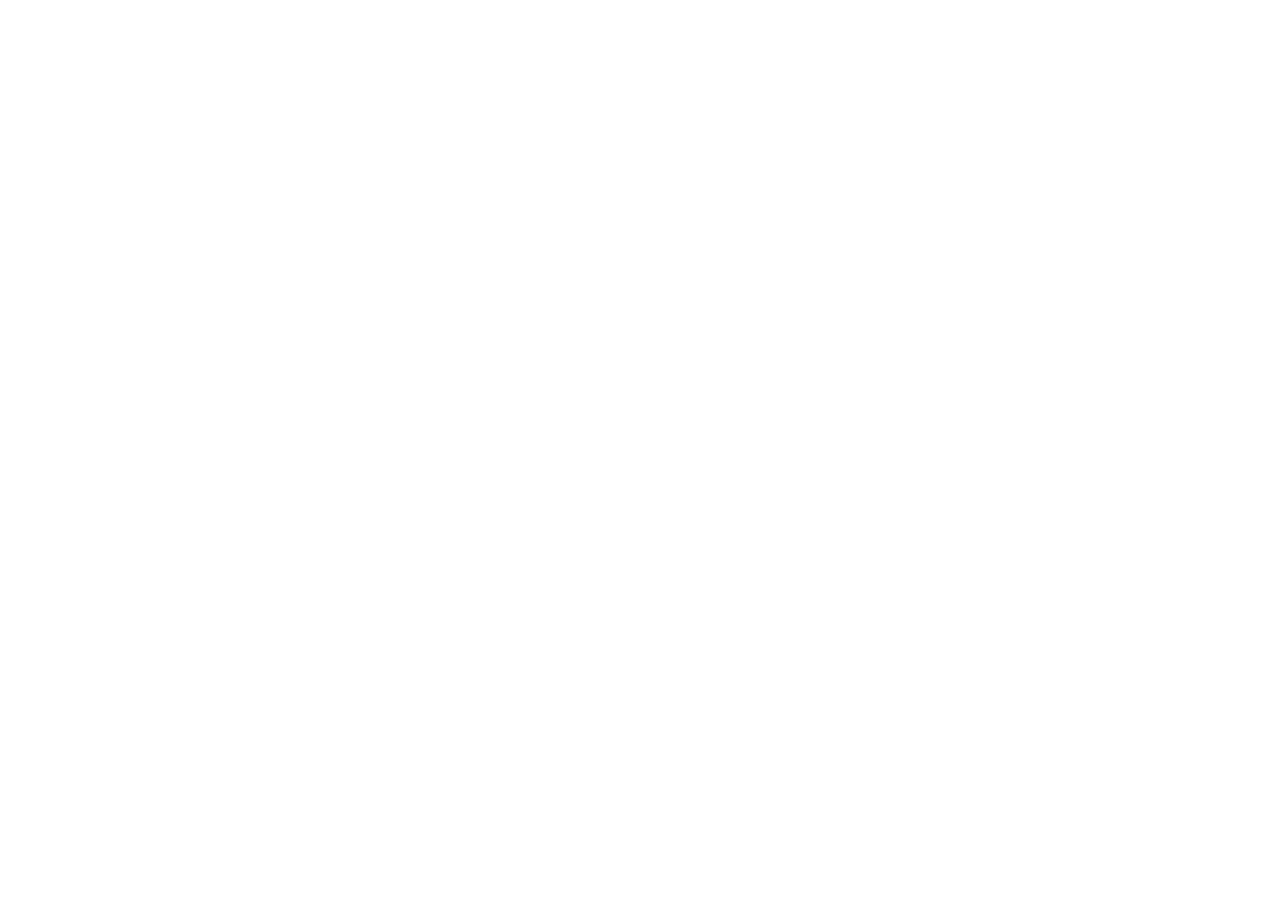
==== n.html @ b3769a05 "add the container" ====
<!DOCTYPE html>
<html lang="en">
<head>
    <meta charset="UTF-8">
    <meta name="viewport" content="width=device-width, initial-scale=1.0">
    <title>Document</title>
    <link rel="stylesheet" href="N.css">
</head>
<body>
    
</body>
</html>
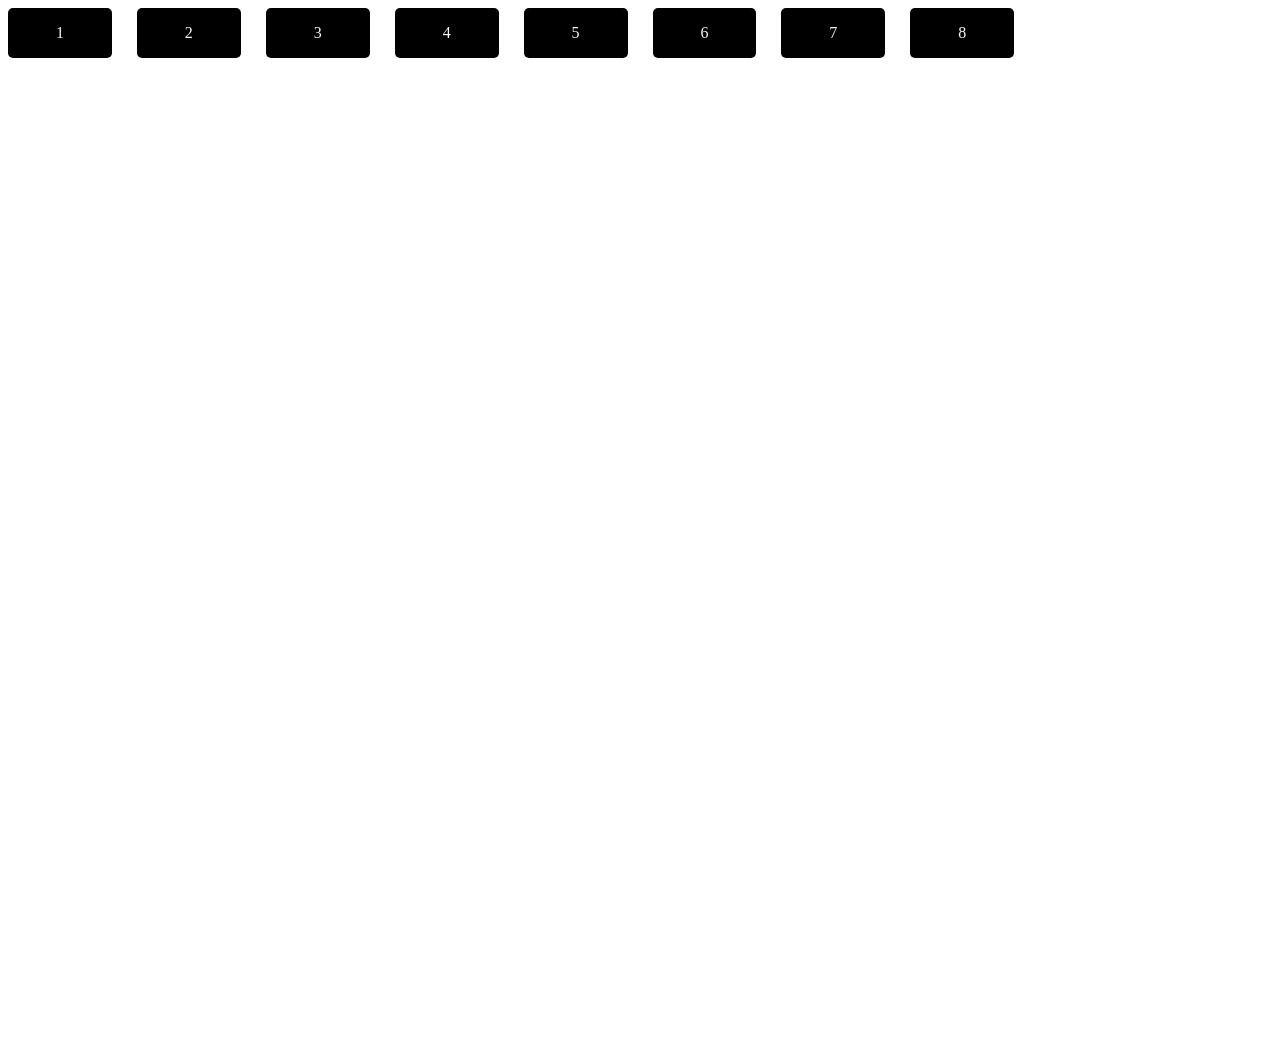
==== commit 9f279854: "select the all div in the container" ====
--- a/n.html
+++ b/n.html
@@ -7,6 +7,15 @@
     <link rel="stylesheet" href="N.css">
 </head>
 <body>
-    
+<div class="container">
+    <div class="g1"><p>1</p></div>
+    <div class="g2"><p>2</p></div>
+    <div class="g3"><p>3</p></div>
+    <div class="g4"><p>4</p></div>
+    <div class="g5"><p>5</p></div>
+    <div class="g6"><p>6</p></div>
+    <div class="g7"><p>7</p></div>
+    <div class="g8"><p>8</p></div>
+  </div>
 </body>
 </html>
--- a/N.css
+++ b/N.css
@@ -0,0 +1,14 @@
+/* container */
+.container{
+    display: grid;
+    grid-template-columns: repeat(10, 1fr);
+    grid-template-rows: repeat(14, 1fr);
+    gap: 25px;
+}
+/* select the all div in the container  */
+.container div{
+    background-color: black;
+    color: aliceblue;
+    text-align: center;
+    border-radius: 5px;
+}
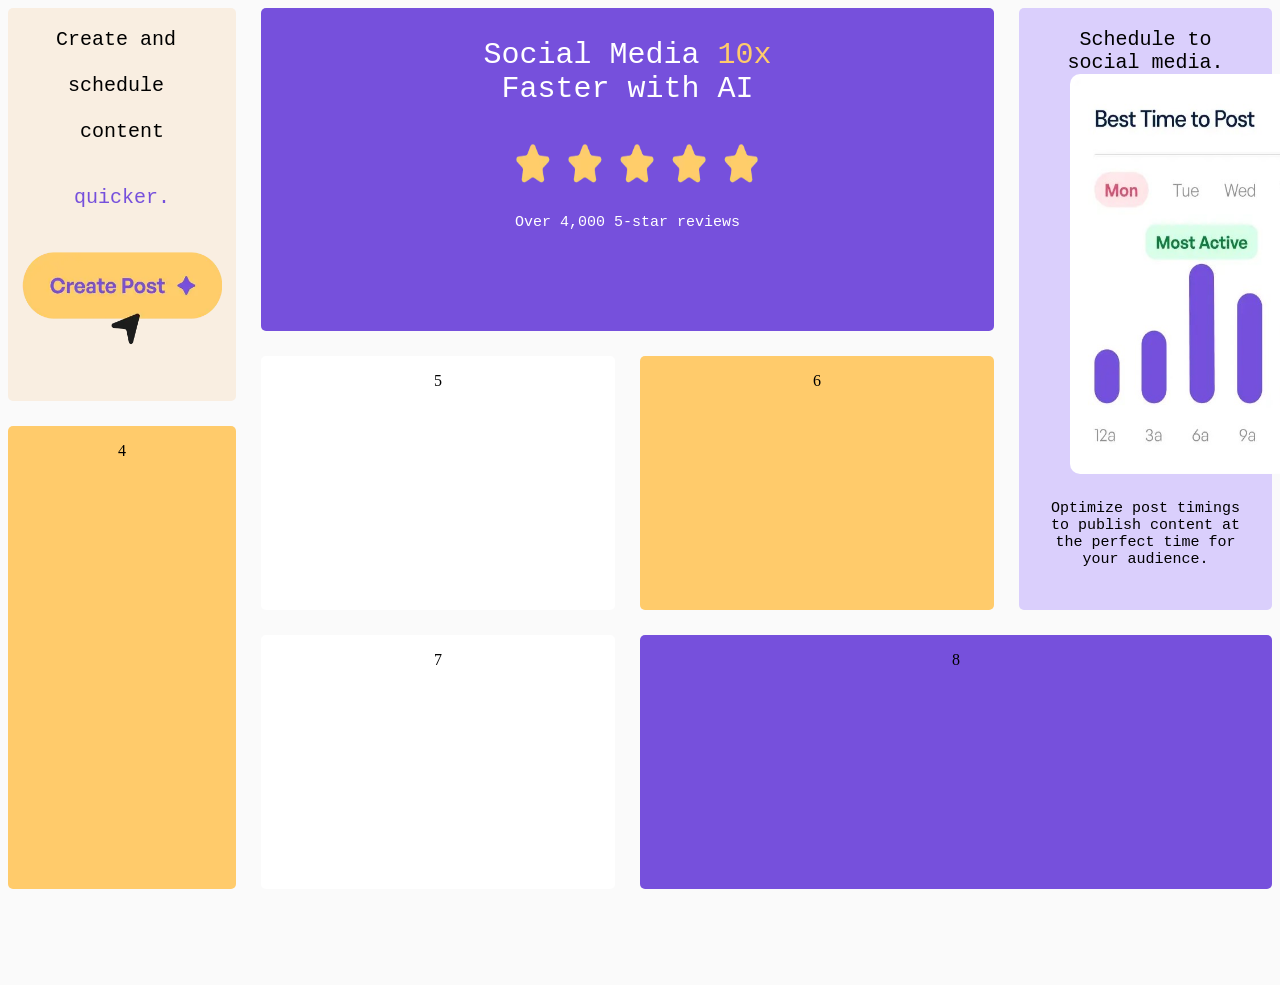
==== commit 0d7cdb22: "add photo and change text color" ====
--- a/n.html
+++ b/n.html
@@ -8,9 +8,35 @@
 </head>
 <body>
 <div class="container">
-    <div class="g1"><p>1</p></div>
-    <div class="g2"><p>2</p></div>
-    <div class="g3"><p>3</p></div>
+    <div class="g1"><pre>
+Create and 
+
+schedule 
+
+content
+    <pre class="t">
+quicker.</pre>
+<img src="bento-grid-main/assets/images/illustration-create-post.webp" class="gg1" alt="">
+  </pre>
+</div>
+    <div class="g2"><pre class="w">Social Media<pre class="y"> 10x</pre>
+ Faster with AI 
+
+ <img src="bento-grid-main/assets/images/illustration-five-stars.webp" class="gg2" alt=""><pre class="w size">
+Over 4,000 5-star reviews
+  </pre>
+</pre>
+</div>
+<div class="g3"><pre>
+Schedule to
+social media.
+<img src="illustration-schedule-posts.jpg" class="gg3" alt=""></pre>
+<pre class="size">
+Optimize post timings
+to publish content at
+the perfect time for
+your audience.</pre>
+</div>
     <div class="g4"><p>4</p></div>
     <div class="g5"><p>5</p></div>
     <div class="g6"><p>6</p></div>
--- a/N.css
+++ b/N.css
@@ -1,3 +1,16 @@
+/* add the color  */
+.root{
+--Purple-100: hsl(254, 88%, 90%);
+--Purple-500: hsl(256, 67%, 59%);
+--Yellow-100: hsl(31, 66%, 93%);
+--Yellow-500: hsl(39, 100%, 71%);
+--White: hsl(0, 0%, 100%);
+--Black: hsl(0, 0%, 7%);
+}
+/* bgc */
+body{
+    background-color: rgba(250, 250, 250, 0.827);
+}
 /* container */
 .container{
     display: grid;
@@ -7,8 +20,80 @@
 }
 /* select the all div in the container  */
 .container div{
-    background-color: black;
-    color: aliceblue;
     text-align: center;
     border-radius: 5px;
 }
+/* boxes  */
+.g1{
+    grid-column:1/3;  
+    grid-row:1/7;
+    background-color:hsl(31, 66%, 93%);
+    font-size: 20px;
+}
+.g2{
+    grid-column:3/9;  
+    grid-row:1/6;
+    background-color:hsl(256, 67%, 59%); 
+    font-size: 30px;
+}
+.g3{
+    grid-column:9/12;  
+    grid-row:1/10;
+    background-color:hsl(254, 88%, 90%);
+    font-size: 20px;
+}
+.g4{
+   grid-column:1/3;
+   grid-row:7/14;
+   background-color:hsl(39, 100%, 71%);
+}
+.g5{
+    grid-column:3/6;
+    grid-row:6/10;
+    background-color:hsl(0, 0%, 100%);
+}
+.g6{
+    grid-column:6/9;
+    grid-row:6/10;
+    background-color:hsl(39, 100%, 71%);
+}
+.g7{
+    grid-column:3/6;
+    grid-row:10/14;
+    background-color:hsl(0, 0%, 100%);
+}
+.g8{
+    grid-column:6/12;
+    grid-row:10/14;
+    background-color:hsl(256, 67%, 59%);
+}
+/* add a img and changes such as width and height */
+.gg1{
+width:200px ;
+height:100px ;
+}
+.gg2{
+    width:250px;
+    height:50px;
+}
+.gg3{
+    height:400px;
+    width:250px;
+    margin-left: 51px;
+    border-top-left-radius: 10px;
+    border-bottom-left-radius:10px;
+}
+/* textcolor and size color */
+.t{
+    color:hsl(256, 67%, 59%);
+}
+.y{
+    color:hsl(39, 100%, 71%) ;
+    display: inline;
+}
+.w{
+   color: hsl(0, 0%, 100%); 
+}
+.size{
+    font-size:15px;
+}
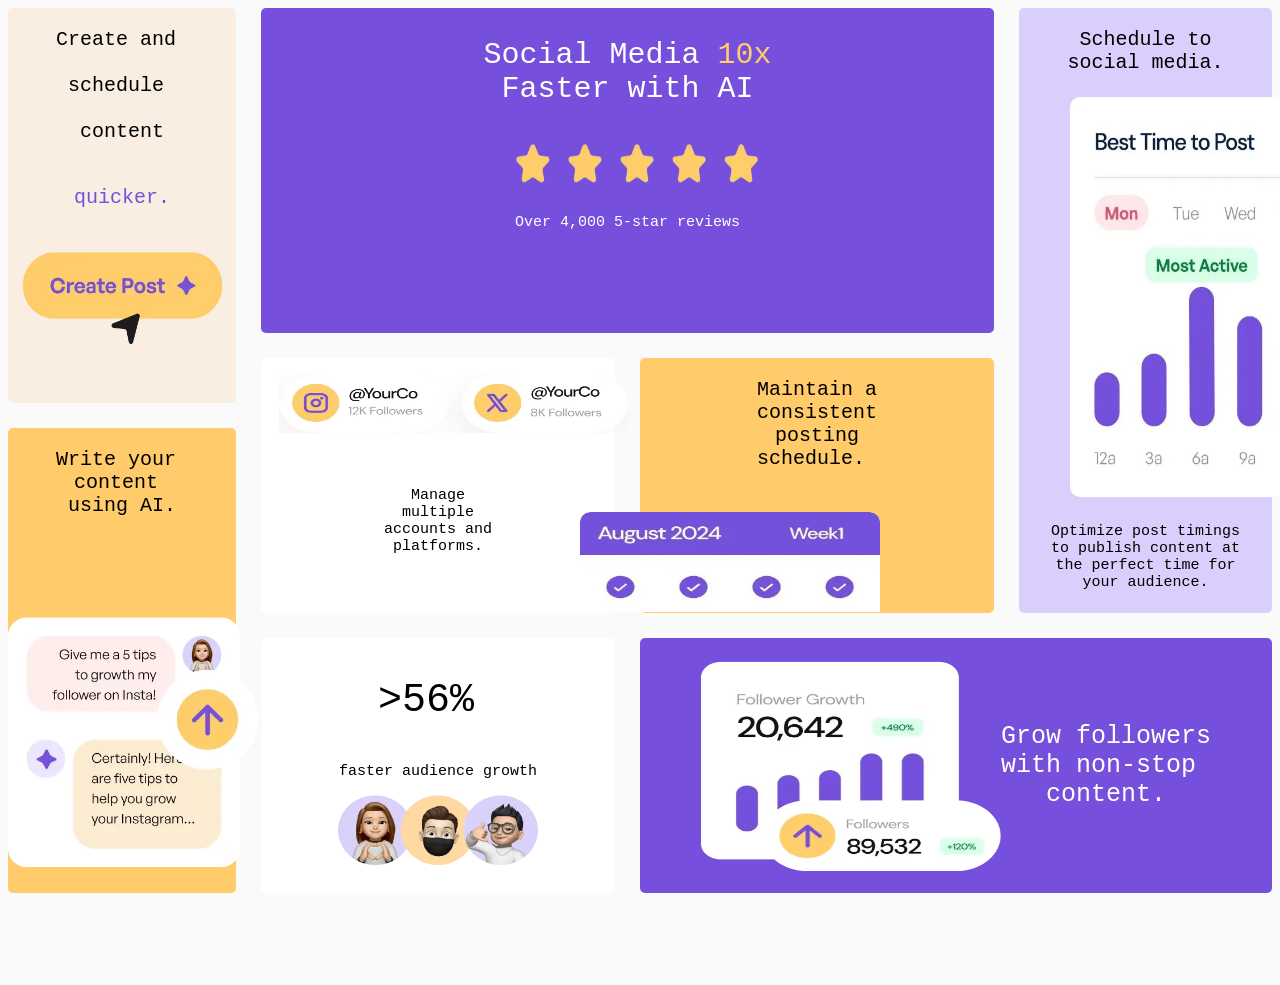
==== commit 6ea5fdff: "Completing the rest of the parts Adding five more photos And making some changes to the font size" ====
--- a/n.html
+++ b/n.html
@@ -8,7 +8,7 @@
 </head>
 <body>
 <div class="container">
-    <div class="g1"><pre>
+<div class="g1"><pre>
 Create and 
 
 schedule 
@@ -30,6 +30,7 @@
 <div class="g3"><pre>
 Schedule to
 social media.
+
 <img src="illustration-schedule-posts.jpg" class="gg3" alt=""></pre>
 <pre class="size">
 Optimize post timings
@@ -37,11 +38,38 @@
 the perfect time for
 your audience.</pre>
 </div>
-    <div class="g4"><p>4</p></div>
-    <div class="g5"><p>5</p></div>
-    <div class="g6"><p>6</p></div>
-    <div class="g7"><p>7</p></div>
-    <div class="g8"><p>8</p></div>
+<div class="g4">
+<pre>
+Write your 
+content 
+using AI.
+<img src="bento-grid-main/assets/images/illustration-ai-content.webp" class="gg4" alt="">
+</pre></div>
+<div class="g5"><pre>
+  <img src="bento-grid-main/assets/images/illustration-multiple-platforms.webp" class="gg5" alt="">
+</pre>
+<pre>
+
+
+Manage
+multiple
+accounts and
+platforms.</pre></div>
+<div class="g6"><pre>
+Maintain a
+consistent
+posting
+schedule. </pre>
+ <pre><img src="illustration-consistent-schedule.jpg" class="gg6" alt=""></pre></div>
+<div class="g7"><pre>>56% </pre>
+<pre class="size">faster audience growth</pre>
+<img src="bento-grid-main/assets/images/illustration-audience-growth.webp" class="gg7" alt=""></div>
+<div class="g8">
+  <img src="bento-grid-main/assets/images/illustration-grow-followers.webp" class="gg8" alt=""><pre class="w">
+Grow followers
+with non-stop 
+content.</pre>
+</div>
   </div>
 </body>
 </html>
--- a/N.css
+++ b/N.css
@@ -1,5 +1,5 @@
 /* add the color  */
-.root{
+:root{
 --Purple-100: hsl(254, 88%, 90%);
 --Purple-500: hsl(256, 67%, 59%);
 --Yellow-100: hsl(31, 66%, 93%);
@@ -27,50 +27,58 @@
 .g1{
     grid-column:1/3;  
     grid-row:1/7;
-    background-color:hsl(31, 66%, 93%);
+    background-color:var(--Yellow-100);
     font-size: 20px;
 }
 .g2{
     grid-column:3/9;  
     grid-row:1/6;
-    background-color:hsl(256, 67%, 59%); 
+    background-color:var(--Purple-500); 
     font-size: 30px;
 }
 .g3{
     grid-column:9/12;  
     grid-row:1/10;
-    background-color:hsl(254, 88%, 90%);
+    background-color:var(--Purple-100);
     font-size: 20px;
 }
 .g4{
    grid-column:1/3;
    grid-row:7/14;
-   background-color:hsl(39, 100%, 71%);
+   background-color:var(--Yellow-500);
+   font-size:20px;
 }
 .g5{
     grid-column:3/6;
     grid-row:6/10;
-    background-color:hsl(0, 0%, 100%);
+    background-color:var(--White);
+    font-size:15px;
 }
 .g6{
     grid-column:6/9;
     grid-row:6/10;
-    background-color:hsl(39, 100%, 71%);
+    background-color:var(--Yellow-500);
+    font-size: 20px;
 }
 .g7{
     grid-column:3/6;
     grid-row:10/14;
-    background-color:hsl(0, 0%, 100%);
+    background-color:var(--White);
+    font-size: 40px;
 }
 .g8{
     grid-column:6/12;
     grid-row:10/14;
-    background-color:hsl(256, 67%, 59%);
+    background-color:var(--Purple-500);
+    font-size:25px;
+    display: flex;
+    justify-content: center;
+    align-items: center;
 }
 /* add a img and changes such as width and height */
 .gg1{
-width:200px ;
-height:100px ;
+    width:200px;
+    height:100px;
 }
 .gg2{
     width:250px;
@@ -83,16 +91,42 @@
     border-top-left-radius: 10px;
     border-bottom-left-radius:10px;
 }
+.gg4{
+    width:250px;
+    height:250px;
+    padding-top:100px;
+}
+.gg5{
+    width:350px;
+    height:60px;
+}
+.gg6{
+    width:300px;
+    height:100px;
+    border-top-left-radius:10px;
+    border-top-right-radius:10px;
+    position: absolute;
+    top:512px;
+    right: 400px;
+}
+.gg7{
+    width:200px;
+    height:70px;
+}
+.gg8{
+    width:300px;
+    height:210px;
+}
 /* textcolor and size color */
 .t{
-    color:hsl(256, 67%, 59%);
+    color:var(--Purple-500);
 }
 .y{
-    color:hsl(39, 100%, 71%) ;
+    color:var(--Yellow-500);
     display: inline;
 }
 .w{
-   color: hsl(0, 0%, 100%); 
+   color: var(--White); 
 }
 .size{
     font-size:15px;
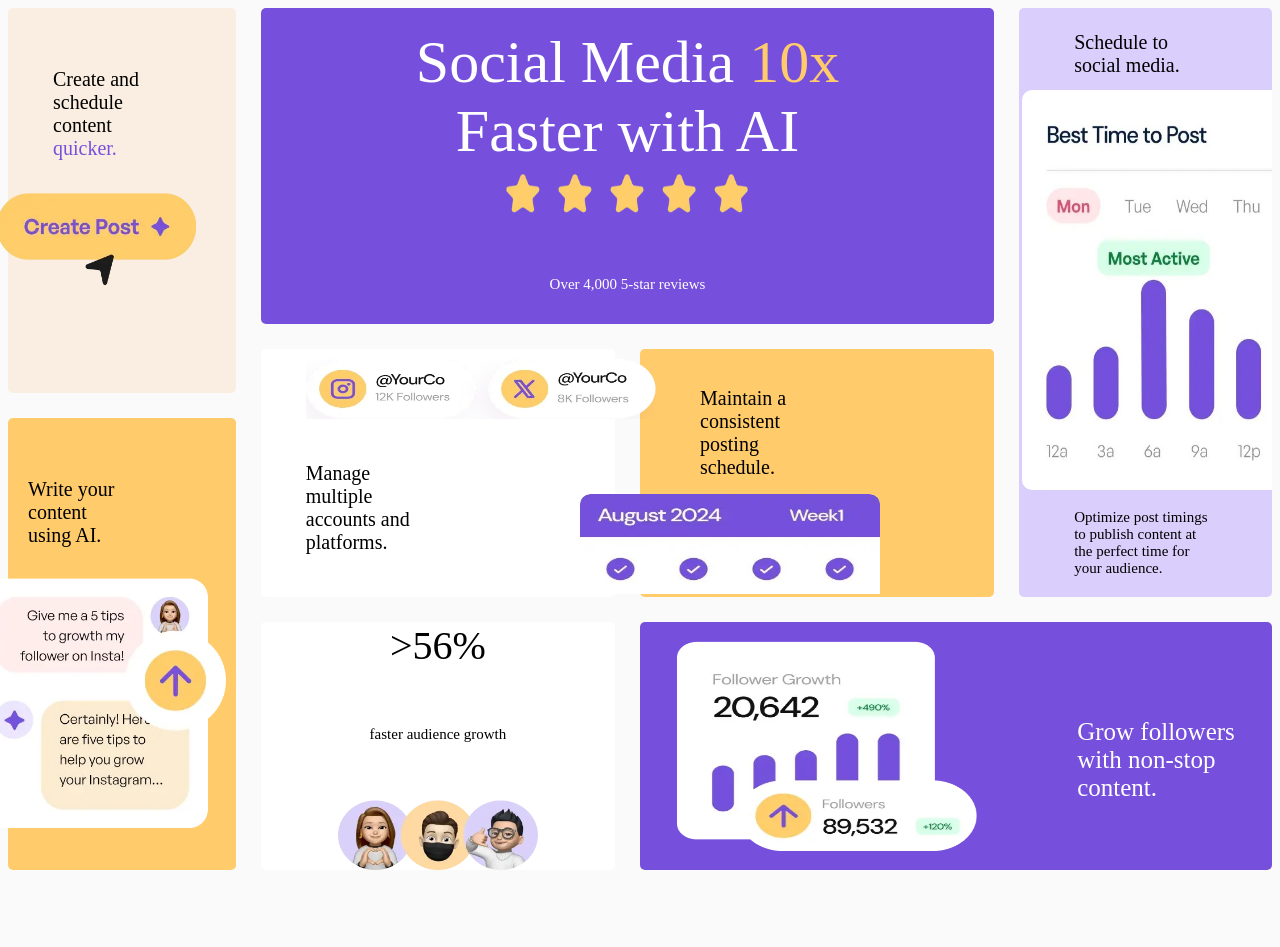
==== commit 37926b9f: "changed and fixed many issues within devs. changed the image moe. changed some elements." ====
--- a/n.html
+++ b/n.html
@@ -1,75 +1,82 @@
 <!DOCTYPE html>
 <html lang="en">
+
 <head>
-    <meta charset="UTF-8">
-    <meta name="viewport" content="width=device-width, initial-scale=1.0">
-    <title>Document</title>
-    <link rel="stylesheet" href="N.css">
+  <meta charset="UTF-8">
+  <meta name="viewport" content="width=device-width, initial-scale=1.0">
+  <title>Document</title>
+  <link rel="stylesheet" href="N.css">
 </head>
 <body>
-<div class="container">
-<div class="g1"><pre>
-Create and 
-
-schedule 
-
-content
-    <pre class="t">
-quicker.</pre>
-<img src="bento-grid-main/assets/images/illustration-create-post.webp" class="gg1" alt="">
-  </pre>
-</div>
-    <div class="g2"><pre class="w">Social Media<pre class="y"> 10x</pre>
- Faster with AI 
-
- <img src="bento-grid-main/assets/images/illustration-five-stars.webp" class="gg2" alt=""><pre class="w size">
-Over 4,000 5-star reviews
-  </pre>
-</pre>
-</div>
-<div class="g3"><pre>
-Schedule to
-social media.
-
-<img src="illustration-schedule-posts.jpg" class="gg3" alt=""></pre>
-<pre class="size">
-Optimize post timings
-to publish content at
-the perfect time for
-your audience.</pre>
-</div>
-<div class="g4">
-<pre>
-Write your 
-content 
-using AI.
-<img src="bento-grid-main/assets/images/illustration-ai-content.webp" class="gg4" alt="">
-</pre></div>
-<div class="g5"><pre>
-  <img src="bento-grid-main/assets/images/illustration-multiple-platforms.webp" class="gg5" alt="">
-</pre>
-<pre>
-
-
-Manage
-multiple
-accounts and
-platforms.</pre></div>
-<div class="g6"><pre>
-Maintain a
-consistent
-posting
-schedule. </pre>
- <pre><img src="illustration-consistent-schedule.jpg" class="gg6" alt=""></pre></div>
-<div class="g7"><pre>>56% </pre>
-<pre class="size">faster audience growth</pre>
-<img src="bento-grid-main/assets/images/illustration-audience-growth.webp" class="gg7" alt=""></div>
-<div class="g8">
-  <img src="bento-grid-main/assets/images/illustration-grow-followers.webp" class="gg8" alt=""><pre class="w">
-Grow followers
-with non-stop 
-content.</pre>
-</div>
+ <!-- دیو اصلی و والد اصلی بقیه دیو ها  -->
+  <div class="container">
+    <!-- دیو اول والد شماره یک سمت چپ -->
+    <div class="g1">
+      Create and <br>
+      schedule <br>
+      content
+      <span class="t">
+        quicker.</span>
+      <img src="bento-grid-main/assets/images/illustration-create-post.webp" class="gg1" alt="">
+    </div>
+    <!-- دیو دوم والد شماره دوم وسط بزرگترین دیو  -->
+    <div class="g2">
+      <span class="w">Social Media<span class="y"> 10x</span> <br>
+        Faster with AI <br>
+        <img src="bento-grid-main/assets/images/illustration-five-stars.webp" class="gg2" alt=""> <br><span
+          class="w size">
+          Over 4,000 5-star reviews
+        </span>
+      </span>
+    </div>
+   <!-- سمت راست بنفش کمرنگ دیو سوم والد شماره سه  -->
+    <div class="g3"><br>
+      Schedule to <br>
+      social media.
+      <img src="illustration-schedule-posts.jpg" class="gg3" alt="">
+      <span class="size"> <br>
+        Optimize post timings <br>
+        to publish content at <br>
+        the perfect time for <br>
+        your audience.</span>
+    </div>
+    <!-- دیو چهارم والد شماره چهار سمت چپ پایین زیر دیو شماره یک  -->
+    <div class="g4">
+      Write your <br>
+      content <br>
+      using AI. <br>
+      <img src="bento-grid-main/assets/images/illustration-ai-content.webp" class="gg4" alt="">
+    </div>
+    <!-- دیو شماره پنج والد شماره پنج وسط زیر دیو شماره دو  رنگ سفید -->
+    <div class="g5">
+      <img src="bento-grid-main/assets/images/illustration-multiple-platforms.webp" class="gg5" alt="">
+      <br>
+      Manage <br>
+      multiple <br>
+      accounts and <br>
+      platforms.
+    </div>
+    <!-- دیو شماره شیش والد شماره شیش رنگ زرد کنار دیو شماره پنج زیر دیو شماره دو  -->
+    <div class="g6">
+      <br>
+      Maintain a <br>
+      consistent <br>
+      posting <br>
+      schedule.
+      <img src="illustration-consistent-schedule.jpg" class="gg6" alt="">
+    </div>
+    <!-- دیو شماره هفت والد شماره هفت زیر دیو شماره پنج  -->
+    <div class="g7"><span>>56% </span> <br>
+      <span class="size">faster audience growth</span> <br>
+      <img src="bento-grid-main/assets/images/illustration-audience-growth.webp" class="gg7" alt="">
+    </div>
+   <!-- دیو شماره هشت اخرین والد زیر دیو شماره سه و دیو شیش -->
+    <div class="g8">
+      <img src="bento-grid-main/assets/images/illustration-grow-followers.webp" class="gg8" alt=""><span class="w"> <br>
+        Grow followers <br>
+        with non-stop <br>
+        content.</span>
+    </div>
   </div>
 </body>
 </html>
--- a/N.css
+++ b/N.css
@@ -1,133 +1,172 @@
 /* add the color  */
-:root{
---Purple-100: hsl(254, 88%, 90%);
---Purple-500: hsl(256, 67%, 59%);
---Yellow-100: hsl(31, 66%, 93%);
---Yellow-500: hsl(39, 100%, 71%);
---White: hsl(0, 0%, 100%);
---Black: hsl(0, 0%, 7%);
+:root {
+    --Purple-100: hsl(254, 88%, 90%);
+    --Purple-500: hsl(256, 67%, 59%);
+    --Yellow-100: hsl(31, 66%, 93%);
+    --Yellow-500: hsl(39, 100%, 71%);
+    --White: hsl(0, 0%, 100%);
+    --Black: hsl(0, 0%, 7%);
 }
 /* bgc */
-body{
+body {
     background-color: rgba(250, 250, 250, 0.827);
 }
 /* container */
-.container{
+.container {
     display: grid;
     grid-template-columns: repeat(10, 1fr);
     grid-template-rows: repeat(14, 1fr);
     gap: 25px;
 }
 /* select the all div in the container  */
-.container div{
-    text-align: center;
+.container div {
     border-radius: 5px;
 }
 /* boxes  */
-.g1{
-    grid-column:1/3;  
-    grid-row:1/7;
-    background-color:var(--Yellow-100);
+.g1 {
+    grid-column: 1/3;
+    grid-row: 1/7;
+    background-color: var(--Yellow-100);
     font-size: 20px;
+    position: relative;
+    padding-top: 60px;
+    padding-left: 45px;
+    text-align: left;
 }
-.g2{
-    grid-column:3/9;  
-    grid-row:1/6;
-    background-color:var(--Purple-500); 
-    font-size: 30px;
-}
-.g3{
-    grid-column:9/12;  
-    grid-row:1/10;
-    background-color:var(--Purple-100);
-    font-size: 20px;
-}
-.g4{
-   grid-column:1/3;
-   grid-row:7/14;
-   background-color:var(--Yellow-500);
-   font-size:20px;
-}
-.g5{
-    grid-column:3/6;
-    grid-row:6/10;
-    background-color:var(--White);
-    font-size:15px;
-}
-.g6{
-    grid-column:6/9;
-    grid-row:6/10;
-    background-color:var(--Yellow-500);
-    font-size: 20px;
-}
-.g7{
-    grid-column:3/6;
-    grid-row:10/14;
-    background-color:var(--White);
-    font-size: 40px;
-}
-.g8{
-    grid-column:6/12;
-    grid-row:10/14;
-    background-color:var(--Purple-500);
-    font-size:25px;
+.g2 {
+    grid-column: 3/9;
+    grid-row: 1/6;
+    background-color: var(--Purple-500);
+    font-size: 60px;
+    position: relative;
     display: flex;
     justify-content: center;
     align-items: center;
+    text-align: center;
+}
+.g3 {
+    grid-column: 9/12;
+    grid-row: 1/10;
+    background-color: var(--Purple-100);
+    font-size: 20px;
+    text-align: left;
+    padding-left: 55px;
+    display: flex;
+    flex-direction: column;
+    gap: 415px;
+}
+.g4 {
+    grid-column: 1/3;
+    grid-row: 7/14;
+    background-color: var(--Yellow-500);
+    font-size: 20px;
+    padding-top: 60px;
+    padding-left: 20px;
+    text-align: left;
+    position: relative;
+}
+.g5 {
+    grid-column: 3/6;
+    grid-row: 6/10;
+    background-color: var(--White);
+    font-size: 20px;
+    position: relative;
+    padding-top: 90px;
+    padding-left: 45px;
+}
+.g6 {
+    grid-column: 6/9;
+    grid-row: 6/10;
+    background-color: var(--Yellow-500);
+    font-size: 20px;
+    padding-top: 15px;
+    padding-left: 60px;
+}
+.g7 {
+    grid-column: 3/6;
+    grid-row: 10/14;
+    background-color: var(--White);
+    font-size: 40px;
+    display: flex;
+    justify-content: space-between;
+    align-items: center;
+    flex-direction: column;
+    gap: 5px;
+
+}
+.g8 {
+    grid-column: 6/12;
+    grid-row: 10/14;
+    background-color: var(--Purple-500);
+    font-size: 25px;
+    display: flex;
+    justify-content: center;
+    align-items: center;
+    gap: 100px;
 }
 /* add a img and changes such as width and height */
-.gg1{
-    width:200px;
-    height:100px;
+.gg1 {
+    width: 200px;
+    height: 100px;
+    position: absolute;
+    right: 40px;
+    bottom: 100px;
 }
-.gg2{
-    width:250px;
-    height:50px;
+.gg2 {
+    width: 250px;
+    height: 50px;
 }
-.gg3{
-    height:400px;
-    width:250px;
-    margin-left: 51px;
+.gg3 {
+    height: 400px;
+    width: 250px;
     border-top-left-radius: 10px;
-    border-bottom-left-radius:10px;
+    border-bottom-left-radius: 10px;
+    position: absolute;
+    right: 8px;
+    top: 90px;
 }
-.gg4{
-    width:250px;
-    height:250px;
-    padding-top:100px;
+.gg4 {
+    position: absolute;
+    width: 250px;
+    height: 250px;
+    top: 160px;
+    right: 10px;
 }
-.gg5{
-    width:350px;
-    height:60px;
+.gg5 {
+    width: 350px;
+    height: 60px;
+    position: absolute;
+    top: 10px;
 }
-.gg6{
-    width:300px;
-    height:100px;
-    border-top-left-radius:10px;
-    border-top-right-radius:10px;
+.gg6 {
+    width: 300px;
+    height: 100px;
+    border-top-left-radius: 10px;
+    border-top-right-radius: 10px;
     position: absolute;
-    top:512px;
+    top: 494px;
     right: 400px;
 }
-.gg7{
-    width:200px;
-    height:70px;
+.gg7 {
+    width: 200px;
+    height: 70px;
 }
-.gg8{
-    width:300px;
-    height:210px;
+.gg8 {
+    width: 300px;
+    height: 210px;
 }
 /* textcolor and size color */
-.t{
-    color:var(--Purple-500);
+.t {
+    color: var(--Purple-500);
+    display: block;
 }
-.y{
-    color:var(--Yellow-500);
+.y {
+    color: var(--Yellow-500);
     display: inline;
 }
-.w{
-   color: var(--White); 
+.w {
+    color: var(--White);
 }
-.size{
-    font-size:15px;
-}
+.size {
+    font-size: 15px;
+}
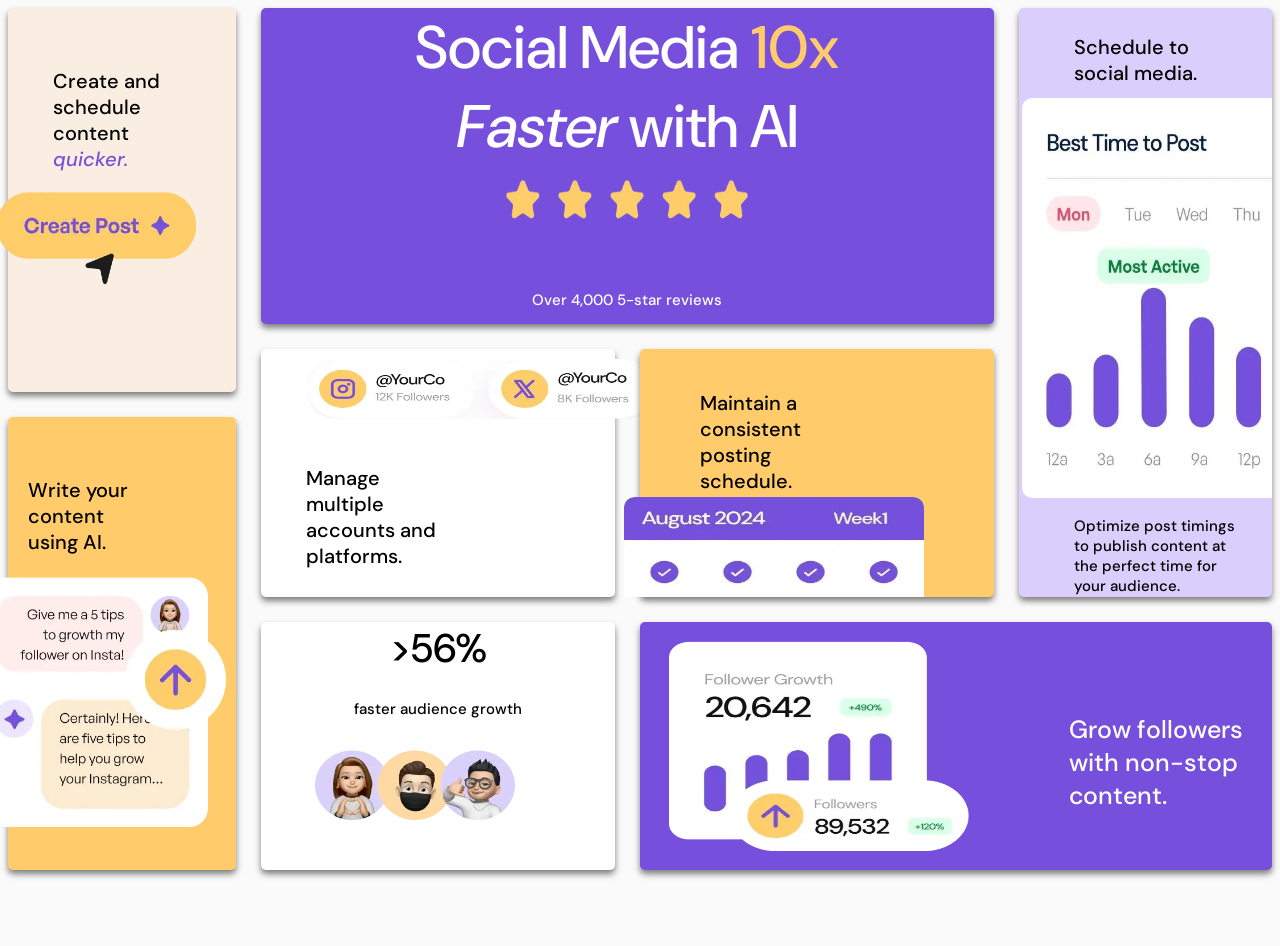
==== commit 804ccc85: "add the font" ====
--- a/n.html
+++ b/n.html
@@ -22,7 +22,7 @@
     <!-- دیو دوم والد شماره دوم وسط بزرگترین دیو  -->
     <div class="g2">
       <span class="w">Social Media<span class="y"> 10x</span> <br>
-        Faster with AI <br>
+       <span class="k"> Faster</span> with AI <br>
         <img src="bento-grid-main/assets/images/illustration-five-stars.webp" class="gg2" alt=""> <br><span
           class="w size">
           Over 4,000 5-star reviews
--- a/N.css
+++ b/N.css
@@ -1,3 +1,15 @@
+@font-face{
+    font-family: 'myfont';
+    src:url(bento-grid-main/assets/fonts/DMSans-VariableFont_opsz\,wght.ttf) format("truetype");
+    font-weight: 500;
+    font-style: normal;
+}
+@font-face{
+    font-family: 'kajfont';
+    src: url(bento-grid-main/assets/fonts/DMSans-Italic-VariableFont_opsz\,wght.ttf) format('truetype');
+    font-weight: 500;
+    font-style: normal;
+}
 /* add the color  */
 :root {
     --Purple-100: hsl(254, 88%, 90%);
@@ -10,6 +22,7 @@
 /* bgc */
 body {
     background-color: rgba(250, 250, 250, 0.827);
+    font-family: 'myfont';
 }
 /* container */
 .container {
@@ -21,6 +34,8 @@
 /* select the all div in the container  */
 .container div {
     border-radius: 5px;
+    box-shadow: 0 4px 6px rgba(0, 0, 0, 0.5);
+    transition: 2s;
 }
 /* boxes  */
 .g1 {
@@ -53,7 +68,8 @@
     padding-left: 55px;
     display: flex;
     flex-direction: column;
-    gap: 415px;
+    gap: 410px;
+    position: relative;
 }
 .g4 {
     grid-column: 1/3;
@@ -81,18 +97,15 @@
     font-size: 20px;
     padding-top: 15px;
     padding-left: 60px;
+    position: relative;
 }
 .g7 {
     grid-column: 3/6;
     grid-row: 10/14;
     background-color: var(--White);
     font-size: 40px;
-    display: flex;
-    justify-content: space-between;
-    align-items: center;
-    flex-direction: column;
-    gap: 5px;
-
+    text-align: center;
+    position: relative;
 }
 .g8 {
     grid-column: 6/12;
@@ -122,7 +135,7 @@
     border-top-left-radius: 10px;
     border-bottom-left-radius: 10px;
     position: absolute;
-    right: 8px;
+    right: 0px;
     top: 90px;
 }
 .gg4 {
@@ -137,6 +150,7 @@
     height: 60px;
     position: absolute;
     top: 10px;
+    border-radius: 40px;
 }
 .gg6 {
     width: 300px;
@@ -144,12 +158,16 @@
     border-top-left-radius: 10px;
     border-top-right-radius: 10px;
     position: absolute;
-    top: 494px;
-    right: 400px;
+    bottom:0px ;
+    right: 70px;
+    
 }
 .gg7 {
     width: 200px;
     height: 70px;
+    position: absolute;
+    bottom:50px;
+    right: 100px;
 }
 .gg8 {
     width: 300px;
@@ -159,6 +177,7 @@
 .t {
     color: var(--Purple-500);
     display: block;
+    font-family: 'kajfont';
 }
 .y {
     color: var(--Yellow-500);
@@ -169,4 +188,7 @@
 }
 .size {
     font-size: 15px;
+}
+.k{
+    font-family: 'kajfont';
 }
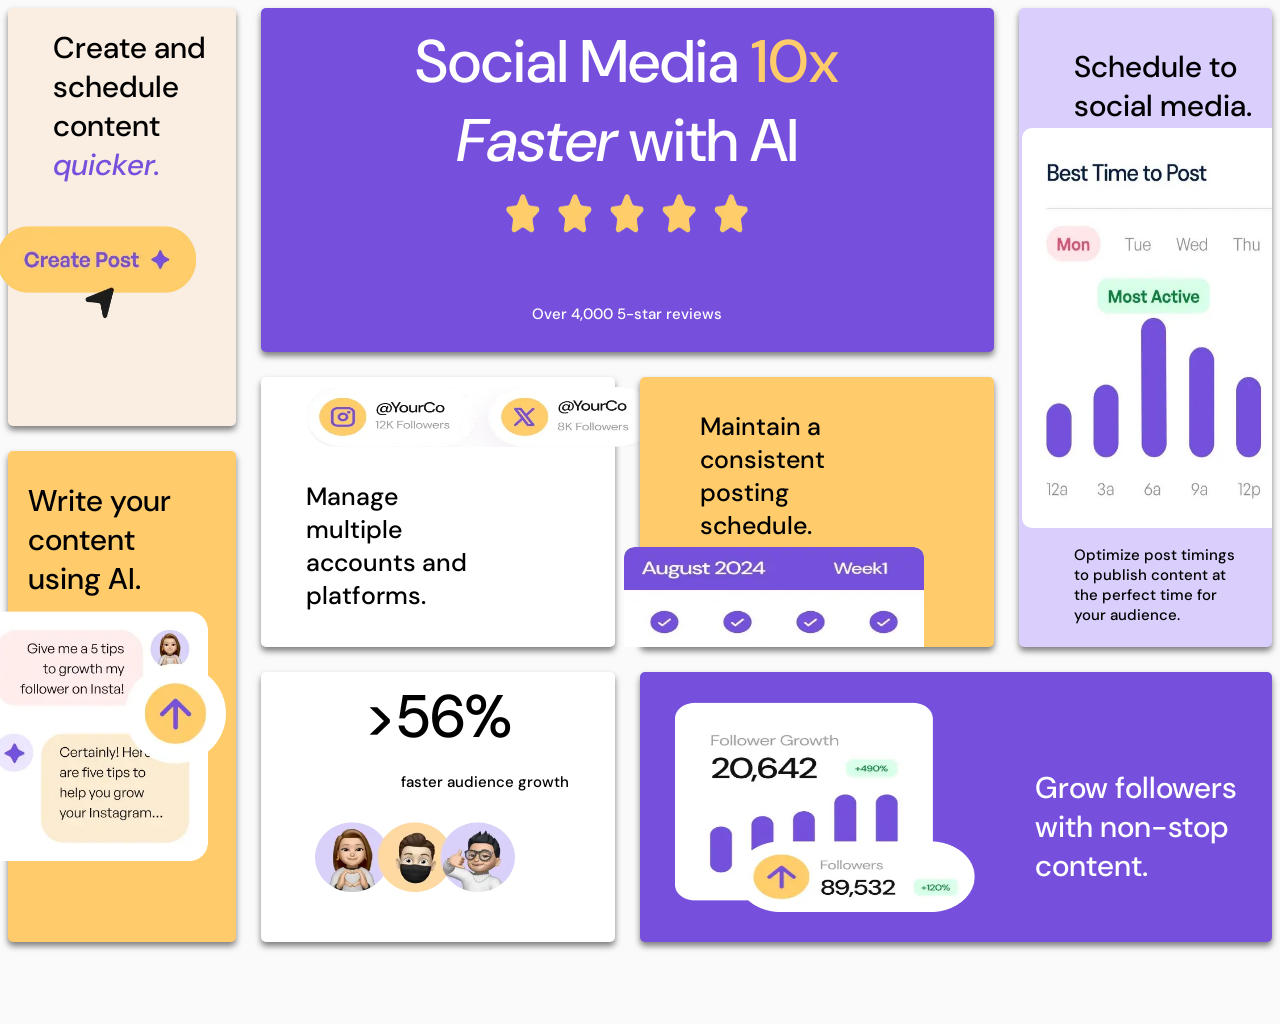
==== commit 18182c60: "changeing font sizes and ading a class to change text position" ====
--- a/n.html
+++ b/n.html
@@ -67,7 +67,7 @@
     </div>
     <!-- دیو شماره هفت والد شماره هفت زیر دیو شماره پنج  -->
     <div class="g7"><span>>56% </span> <br>
-      <span class="size">faster audience growth</span> <br>
+      <span class="size f">faster audience growth</span> <br>
       <img src="bento-grid-main/assets/images/illustration-audience-growth.webp" class="gg7" alt="">
     </div>
    <!-- دیو شماره هشت اخرین والد زیر دیو شماره سه و دیو شیش -->
--- a/N.css
+++ b/N.css
@@ -1,10 +1,10 @@
-@font-face{
+@font-face {
     font-family: 'myfont';
-    src:url(bento-grid-main/assets/fonts/DMSans-VariableFont_opsz\,wght.ttf) format("truetype");
+    src: url(bento-grid-main/assets/fonts/DMSans-VariableFont_opsz\,wght.ttf) format("truetype");
     font-weight: 500;
     font-style: normal;
 }
-@font-face{
+@font-face {
     font-family: 'kajfont';
     src: url(bento-grid-main/assets/fonts/DMSans-Italic-VariableFont_opsz\,wght.ttf) format('truetype');
     font-weight: 500;
@@ -37,14 +37,21 @@
     box-shadow: 0 4px 6px rgba(0, 0, 0, 0.5);
     transition: 2s;
 }
+/* add the transision */
+.container div:hover {
+    cursor: pointer;
+    scale: 1.01;
+    transform: translateY(-10px);
+    filter: drop-shadow(0px 0px 10px rgba(0, 0, 0, 0.5));
+}
 /* boxes  */
 .g1 {
     grid-column: 1/3;
     grid-row: 1/7;
     background-color: var(--Yellow-100);
-    font-size: 20px;
-    position: relative;
-    padding-top: 60px;
+    font-size: 30px;
+    position: relative;
+    padding-top: 20px;
     padding-left: 45px;
     text-align: left;
 }
@@ -63,20 +70,20 @@
     grid-column: 9/12;
     grid-row: 1/10;
     background-color: var(--Purple-100);
-    font-size: 20px;
+    font-size: 30px;
     text-align: left;
     padding-left: 55px;
     display: flex;
     flex-direction: column;
-    gap: 410px;
+    gap: 400px;
     position: relative;
 }
 .g4 {
     grid-column: 1/3;
     grid-row: 7/14;
     background-color: var(--Yellow-500);
-    font-size: 20px;
-    padding-top: 60px;
+    font-size: 30px;
+    padding-top: 30px;
     padding-left: 20px;
     text-align: left;
     position: relative;
@@ -85,17 +92,17 @@
     grid-column: 3/6;
     grid-row: 6/10;
     background-color: var(--White);
-    font-size: 20px;
-    position: relative;
-    padding-top: 90px;
+    font-size: 25px;
+    position: relative;
+    padding-top: 70px;
     padding-left: 45px;
 }
 .g6 {
     grid-column: 6/9;
     grid-row: 6/10;
     background-color: var(--Yellow-500);
-    font-size: 20px;
-    padding-top: 15px;
+    font-size: 25px;
+    padding-bottom: 105px;
     padding-left: 60px;
     position: relative;
 }
@@ -103,19 +110,22 @@
     grid-column: 3/6;
     grid-row: 10/14;
     background-color: var(--White);
-    font-size: 40px;
+    font-size: 60px;
     text-align: center;
     position: relative;
+    display: flex;
+    flex-direction: column;
+    justify-content: space-around;
 }
 .g8 {
     grid-column: 6/12;
     grid-row: 10/14;
     background-color: var(--Purple-500);
-    font-size: 25px;
+    font-size: 30px;
     display: flex;
     justify-content: center;
     align-items: center;
-    gap: 100px;
+    gap: 60px;
 }
 /* add a img and changes such as width and height */
 .gg1 {
@@ -136,7 +146,7 @@
     border-bottom-left-radius: 10px;
     position: absolute;
     right: 0px;
-    top: 90px;
+    top: 120px;
 }
 .gg4 {
     position: absolute;
@@ -158,15 +168,15 @@
     border-top-left-radius: 10px;
     border-top-right-radius: 10px;
     position: absolute;
-    bottom:0px ;
+    bottom: 0px;
     right: 70px;
-    
+
 }
 .gg7 {
     width: 200px;
     height: 70px;
     position: absolute;
-    bottom:50px;
+    bottom: 50px;
     right: 100px;
 }
 .gg8 {
@@ -189,6 +199,11 @@
 .size {
     font-size: 15px;
 }
-.k{
+.k {
     font-family: 'kajfont';
+}
+.f{
+    position:absolute ;
+    left:140px ;
+    bottom:150px ;
 }
